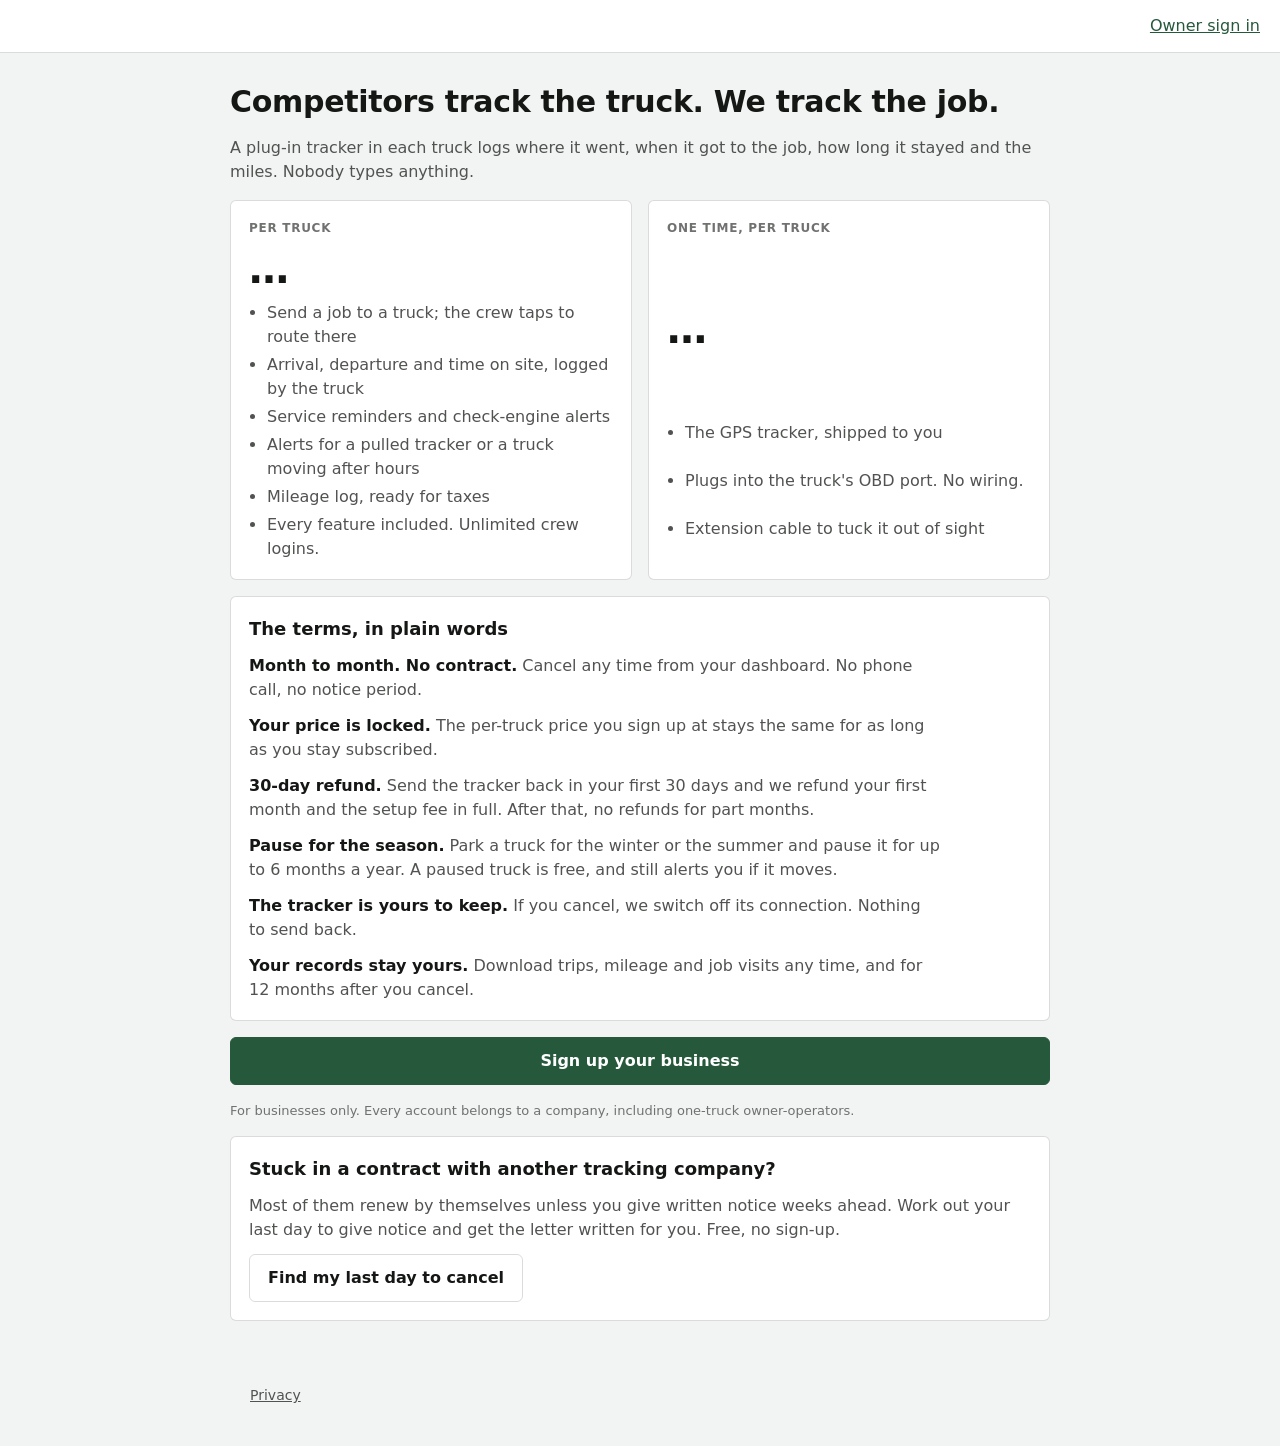
==== index.html @ 8dd0bdc7 "Add Fleet Marshal website Co-Authored-By: Claude Fable 5.2 <noreply@anthropic.com> Claude-Session: h" ====
<!doctype html>
<html lang="en">
<head>
  <meta charset="utf-8">
  <meta name="viewport" content="width=device-width, initial-scale=1">
  <title>{app}: fleet tracking built around the job</title>
  <meta name="description" content="GPS fleet tracking and crew dispatch for trades businesses with 2 to 10 trucks. One price per truck, month to month, no contract.">
  <link rel="stylesheet" href="style.css">
</head>
<body>
  <header class="top">
    <a class="brand" href="index.html" data-app-name></a>
    <nav><a href="dashboard.html">Owner sign in</a></nav>
  </header>

  <main>
    <h1>Competitors track the truck. We track the job.</h1>
    <p class="dim">A plug-in tracker in each truck logs where it went, when it got to the job, how long it stayed and the miles. Nobody types anything.</p>

    <div class="grid2">
      <section class="card" aria-labelledby="monthly">
        <span class="label" id="monthly">Per truck</span>
        <div class="price" id="price-sub">…</div>
        <ul class="plain">
          <li>Send a job to a truck; the crew taps to route there</li>
          <li>Arrival, departure and time on site, logged by the truck</li>
          <li>Service reminders and check-engine alerts</li>
          <li>Alerts for a pulled tracker or a truck moving after hours</li>
          <li>Mileage log, ready for taxes</li>
          <li>Every feature included. Unlimited crew logins.</li>
        </ul>
      </section>
      <section class="card" aria-labelledby="once">
        <span class="label" id="once">One time, per truck</span>
        <div class="price" id="price-fee">…</div>
        <ul class="plain">
          <li>The GPS tracker, shipped to you</li>
          <li>Plugs into the truck's OBD port. No wiring.</li>
          <li>Extension cable to tuck it out of sight</li>
        </ul>
      </section>
    </div>
    <p id="price-note" class="note hidden"></p>

    <section class="card" aria-labelledby="terms">
      <h2 id="terms">The terms, in plain words</h2>
      <ul class="terms">
        <li><strong>Month to month. No contract.</strong> Cancel any time from your dashboard. No phone call, no notice period.</li>
        <li><strong>Your price is locked.</strong> The per-truck price you sign up at stays the same for as long as you stay subscribed.</li>
        <li><strong>30-day refund.</strong> Send the tracker back in your first 30 days and we refund your first month and the setup fee in full. After that, no refunds for part months.</li>
        <li><strong>Pause for the season.</strong> Park a truck for the winter or the summer and pause it for up to 6 months a year. A paused truck is free, and still alerts you if it moves.</li>
        <li><strong>The tracker is yours to keep.</strong> If you cancel, we switch off its connection. Nothing to send back.</li>
        <li><strong>Your records stay yours.</strong> Download trips, mileage and job visits any time, and for 12 months after you cancel.</li>
      </ul>
    </section>

    <a class="button primary" href="signup.html">Sign up your business</a>
    <p class="small">For businesses only. Every account belongs to a company, including one-truck owner-operators.</p>

    <section class="card" aria-labelledby="stuck">
      <h2 id="stuck">Stuck in a contract with another tracking company?</h2>
      <p class="dim">Most of them renew by themselves unless you give written notice weeks ahead. Work out your last day to give notice and get the letter written for you. Free, no sign-up.</p>
      <div class="row"><a class="button" href="switch.html">Find my last day to cancel</a></div>
    </section>
  </main>

  <footer class="foot">
    <span id="support-line"></span>
    <a href="privacy.html">Privacy</a>
  </footer>

  <script src="config.js"></script>
  <script type="module">
    import { $, billing, money, setNote, supportLine } from './shared.js';
    try {
      const p = await billing('prices');
      $('price-sub').replaceChildren(money(p.subscription.amount, p.subscription.currency), Object.assign(document.createElement('small'), { textContent: ` / truck / ${p.subscription.interval}` }));
      $('price-fee').replaceChildren(money(p.initiation.amount, p.initiation.currency), Object.assign(document.createElement('small'), { textContent: ' / truck, once' }));
      const line = supportLine(p.support);
      if (line) $('support-line').replaceChildren(line);
    } catch {
      $('price-sub').textContent = '—';
      $('price-fee').textContent = '—';
      setNote($('price-note'), "Prices can't be shown right now. You'll see the exact total before you pay.", 'info');
    }
  </script>
</body>
</html>
---- style.css ----
/* Same look as the app (src/theme.ts): neutral surfaces, one forest green for the
   main button, status colors only where they mean something. */
:root {
  --bg: #f2f4f3; --surface: #fff; --surface2: #e6e8e7; --border: rgb(0 0 0 / 0.14);
  --text: #151715; --dim: #515351; --muted: #707270;
  --accent: #26593b; --on-accent: #fff; --accent-ink: #26593b;
  --good: #24ae56; --warn: #e6b704; --bad: #cc2827;
  --radius: 6px;
}
@media (prefers-color-scheme: dark) {
  :root {
    --bg: #0c0e0d; --surface: #161817; --surface2: #222322; --border: rgb(255 255 255 / 0.14);
    --text: #f1f2f1; --dim: #afb2b0; --muted: #818482;
    --accent: #2d6945; --on-accent: #fff; --accent-ink: #6ebf8c;
    --good: #37d16c; --warn: #f9cc21; --bad: #f05653;
  }
}
* { box-sizing: border-box; }
html { -webkit-text-size-adjust: 100%; }
body { margin: 0; background: var(--bg); color: var(--text); font: 16px/1.5 system-ui, -apple-system, "Segoe UI", Roboto, sans-serif; font-variant-numeric: tabular-nums; }
a { color: var(--accent-ink); }
.hidden { display: none !important; }

header.top { display: flex; align-items: center; justify-content: space-between; gap: 12px; padding: 14px 20px; background: var(--surface); border-bottom: 1px solid var(--border); }
header.top .brand { font-weight: 800; font-size: 18px; color: var(--text); text-decoration: none; }
header.top nav { display: flex; gap: 16px; align-items: center; }

main { max-width: 860px; margin: 0 auto; padding: 24px 20px 64px; display: grid; gap: 16px; }
main.narrow { max-width: 520px; }
h1 { font-size: 30px; line-height: 1.15; margin: 8px 0 0; letter-spacing: -0.01em; text-wrap: balance; }
h2 { font-size: 18px; margin: 0; }
p { margin: 0; text-wrap: pretty; }
.dim { color: var(--dim); }
.small { color: var(--muted); font-size: 13px; }
.label { color: var(--muted); font-size: 12px; font-weight: 700; letter-spacing: 0.06em; text-transform: uppercase; }

.card { background: var(--surface); border: 1px solid var(--border); border-radius: var(--radius); padding: 18px; display: grid; gap: 12px; }
.row { display: flex; flex-wrap: wrap; gap: 10px; align-items: center; }
.row.between { justify-content: space-between; }
.grow { flex: 1 1 180px; min-width: 0; }
.grid2 { display: grid; gap: 16px; grid-template-columns: repeat(auto-fit, minmax(240px, 1fr)); }

.price { font-size: 40px; font-weight: 800; letter-spacing: -0.02em; line-height: 1; }
.price small { font-size: 15px; font-weight: 600; color: var(--dim); letter-spacing: 0; }

label { display: grid; gap: 6px; font-size: 12px; font-weight: 700; letter-spacing: 0.06em; text-transform: uppercase; color: var(--muted); }
input, select { font: inherit; font-size: 17px; text-transform: none; letter-spacing: 0; font-weight: 400; color: var(--text); background: var(--surface); border: 1px solid var(--border); border-radius: var(--radius); padding: 0 12px; min-height: 48px; width: 100%; }
input:focus-visible, select:focus-visible, button:focus-visible, a:focus-visible { outline: 3px solid var(--accent-ink); outline-offset: 2px; }

button, a.button { font: inherit; font-weight: 700; min-height: 48px; padding: 0 18px; border-radius: var(--radius); border: 1px solid var(--border); background: transparent; color: var(--text); cursor: pointer; display: inline-flex; align-items: center; justify-content: center; text-decoration: none; }
button.primary, a.button.primary { background: var(--accent); color: var(--on-accent); border-color: var(--accent); }
button.danger { color: var(--bad); border-color: var(--bad); }
button:disabled { opacity: 0.5; cursor: default; }
button.block, a.button.block { width: 100%; }

.note { border: 1px solid var(--bad); border-radius: var(--radius); padding: 10px 12px; }
.note.info { border-color: var(--border); color: var(--dim); }
.note.good { border-color: var(--good); }

.tag { display: inline-flex; align-items: center; gap: 6px; font-weight: 600; font-size: 14px; color: var(--dim); }
.tag::before { content: ""; width: 8px; height: 8px; border-radius: 50%; background: var(--muted); }
.tag.good, .tag.warn, .tag.bad { color: var(--text); } /* the dot carries the color; the word stays readable */
.tag.good::before { background: var(--good); }
.tag.warn::before { background: var(--warn); }
.tag.bad::before { background: var(--bad); }

.list { display: grid; gap: 0; }
.list > .item { display: flex; flex-wrap: wrap; gap: 10px; align-items: center; justify-content: space-between; padding: 12px 0; border-top: 1px solid var(--border); }
.list > .item:first-child { border-top: 0; padding-top: 0; }
.item .who { min-width: 0; flex: 1 1 200px; }
.item .who strong { display: block; }
ul.plain { margin: 0; padding-left: 18px; color: var(--dim); display: grid; gap: 4px; }

/* Label-and-value pairs (the Subscription card). Two across on a phone, four on a desktop. */
.facts { display: grid; grid-template-columns: repeat(auto-fit, minmax(132px, 1fr)); gap: 14px 20px; margin: 0; }
.facts dt { color: var(--muted); font-size: 12px; font-weight: 700; letter-spacing: 0.06em; text-transform: uppercase; }
.facts dd { margin: 2px 0 0; font-size: 20px; font-weight: 700; letter-spacing: -0.01em; }
.facts dd small { display: block; font-size: 13px; font-weight: 400; color: var(--dim); letter-spacing: 0; }

/* The plan's terms: a bold lead, then one plain sentence. */
.terms { margin: 0; padding: 0; list-style: none; display: grid; gap: 12px; }
.terms li { color: var(--dim); max-width: 68ch; }
.terms strong { color: var(--text); }

/* Pick one from a short row. */
.chips { display: flex; flex-wrap: wrap; gap: 8px; }
.chips button { min-height: 44px; padding: 0 14px; font-weight: 500; }
.chips button[aria-pressed="true"] { border: 2px solid var(--accent-ink); background: var(--surface2); font-weight: 700; padding: 0 13px; }

.actions { display: flex; flex-wrap: wrap; gap: 8px; }
textarea { font: inherit; font-size: 15px; line-height: 1.5; color: var(--text); background: var(--surface); border: 1px solid var(--border); border-radius: var(--radius); padding: 14px; width: 100%; min-height: 420px; resize: vertical; }
.answer { font-size: 26px; font-weight: 800; letter-spacing: -0.01em; line-height: 1.15; }
.answer.late { color: var(--bad); }

footer.foot { max-width: 860px; margin: 0 auto; padding: 0 20px 40px; display: flex; flex-wrap: wrap; gap: 6px 20px; color: var(--muted); font-size: 14px; }
footer.foot a { color: var(--dim); }

@media (max-width: 520px) {
  h1 { font-size: 26px; }
  .item .actions { width: 100%; }
  .item .actions > button { flex: 1 1 0; }
  .card > .row > button, .card > .row > a.button, form.row > button { flex: 1 1 100%; }
}

/* Printing the letter on switch.html: the letter and nothing else. */
@media print {
  body { background: #fff; color: #000; }
  header.top, footer.foot, .no-print { display: none !important; }
  main { padding: 0; max-width: none; }
  .card { border: 0; padding: 0; }
  textarea { border: 0; padding: 0; min-height: 0; height: auto; overflow: visible; resize: none; font-size: 12pt; }
}

/* ── Pages a texted link opens (job.html, track.html): no header, phone first ── */
body.public main { padding-top: 32px; gap: 14px; }
body.public h1 { font-size: 28px; margin: 0; overflow-wrap: anywhere; }
body.public .where { font-size: 19px; line-height: 1.35; }
body.public main > section { display: grid; gap: 12px; }
body.public main > section.hidden { display: none; }
.stack { display: grid; gap: 10px; margin-top: 8px; }
a.button.big { min-height: 60px; font-size: 18px; }
footer.public-foot { justify-content: center; text-align: center; }
button.link { background: none; border: 0; min-height: 44px; padding: 0 12px; color: var(--dim); font-weight: 500; text-decoration: underline; }
.status { display: flex; align-items: flex-start; gap: 8px; font-size: 17px; font-weight: 600; font-variant-numeric: tabular-nums; }
.dot { width: 10px; height: 10px; border-radius: 50%; background: var(--muted); flex: none; margin-top: 8px; }
.dot.live { background: var(--good); }
.dot.recent { background: var(--warn); }
#map { height: 56vh; height: 56dvh; min-height: 260px; background: var(--surface2); }
body.track.has-map main.sheet { padding-top: 20px; }
.pin { width: 22px; height: 22px; border-radius: 50%; border: 3px solid #fff; box-shadow: 0 1px 4px rgb(0 0 0 / 0.4); }
.pin.truck { background: var(--accent); }
.pin.home { background: #151715; border-radius: 4px; }
a.button.block { display: flex; }

/* ── Proof of service (proof.html): reads like one printed page ── */
.proof-facts { display: grid; gap: 10px; margin: 0; }
.proof-facts dt { color: var(--muted); font-size: 12px; font-weight: 700; letter-spacing: 0.06em; text-transform: uppercase; }
.proof-facts dd { margin: 0; font-size: 17px; overflow-wrap: anywhere; }
table.visits { width: 100%; border-collapse: collapse; font-variant-numeric: tabular-nums; }
table.visits th { text-align: left; color: var(--muted); font-size: 12px; font-weight: 700; padding: 0 8px 6px 0; }
table.visits td { padding: 8px 8px 8px 0; border-top: 1px solid var(--border); vertical-align: top; }
table.visits td:not(:first-child) { white-space: nowrap; }
table.visits .num { text-align: right; padding-right: 0; white-space: nowrap; }
.total { font-weight: 700; margin: 0; }
ul.done { margin: 0; padding-left: 18px; display: grid; gap: 4px; }
.photos { display: grid; grid-template-columns: repeat(2, minmax(0, 1fr)); gap: 10px; }
.photos figure { margin: 0; display: grid; gap: 4px; }
.photos img { width: 100%; aspect-ratio: 4 / 3; object-fit: cover; border-radius: var(--radius); border: 1px solid var(--border); background: var(--surface2); }
.photos figcaption { color: var(--dim); font-size: 13px; }
@media print {
  body.proof main { max-width: none; }
  body.proof .card { border-top: 1px solid #000; padding: 10pt 0 0; border-radius: 0; }
  .photos { grid-template-columns: repeat(3, minmax(0, 1fr)); }
  .photos figure { break-inside: avoid; }
}

/* ── Plain reading pages (privacy.html) ── */
.prose { max-width: 68ch; display: grid; gap: 10px; }
.prose h2 { font-size: 18px; margin: 14px 0 0; }
.prose p, .prose ul { margin: 0; color: var(--dim); }
.prose ul { padding-left: 20px; display: grid; gap: 4px; }
.prose strong { color: var(--text); }
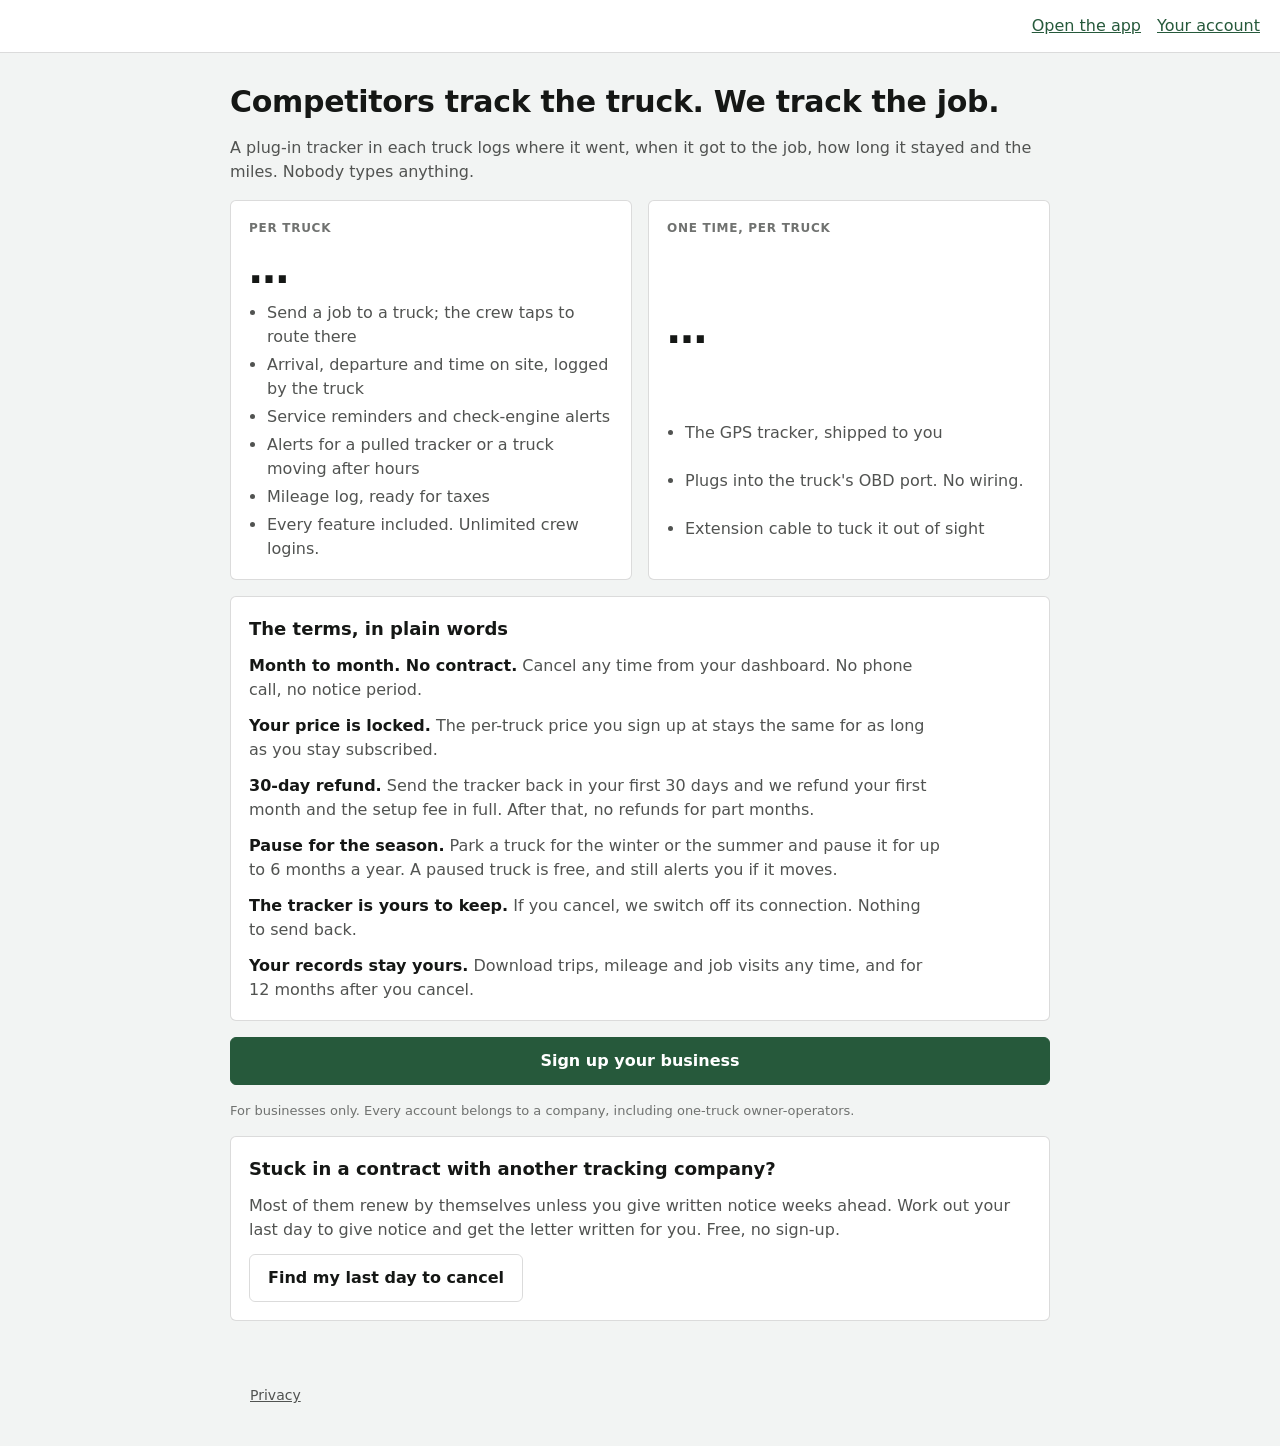
==== commit f2c8b648: "Add the browser version of the app at /app Co-Authored-By: Claude Fable 5.2 <noreply@anthropic.com> " ====
--- a/index.html
+++ b/index.html
@@ -10,7 +10,7 @@
 <body>
   <header class="top">
     <a class="brand" href="index.html" data-app-name></a>
-    <nav><a href="dashboard.html">Owner sign in</a></nav>
+    <nav><a href="app/">Open the app</a> <a href="dashboard.html">Your account</a></nav>
   </header>
 
   <main>
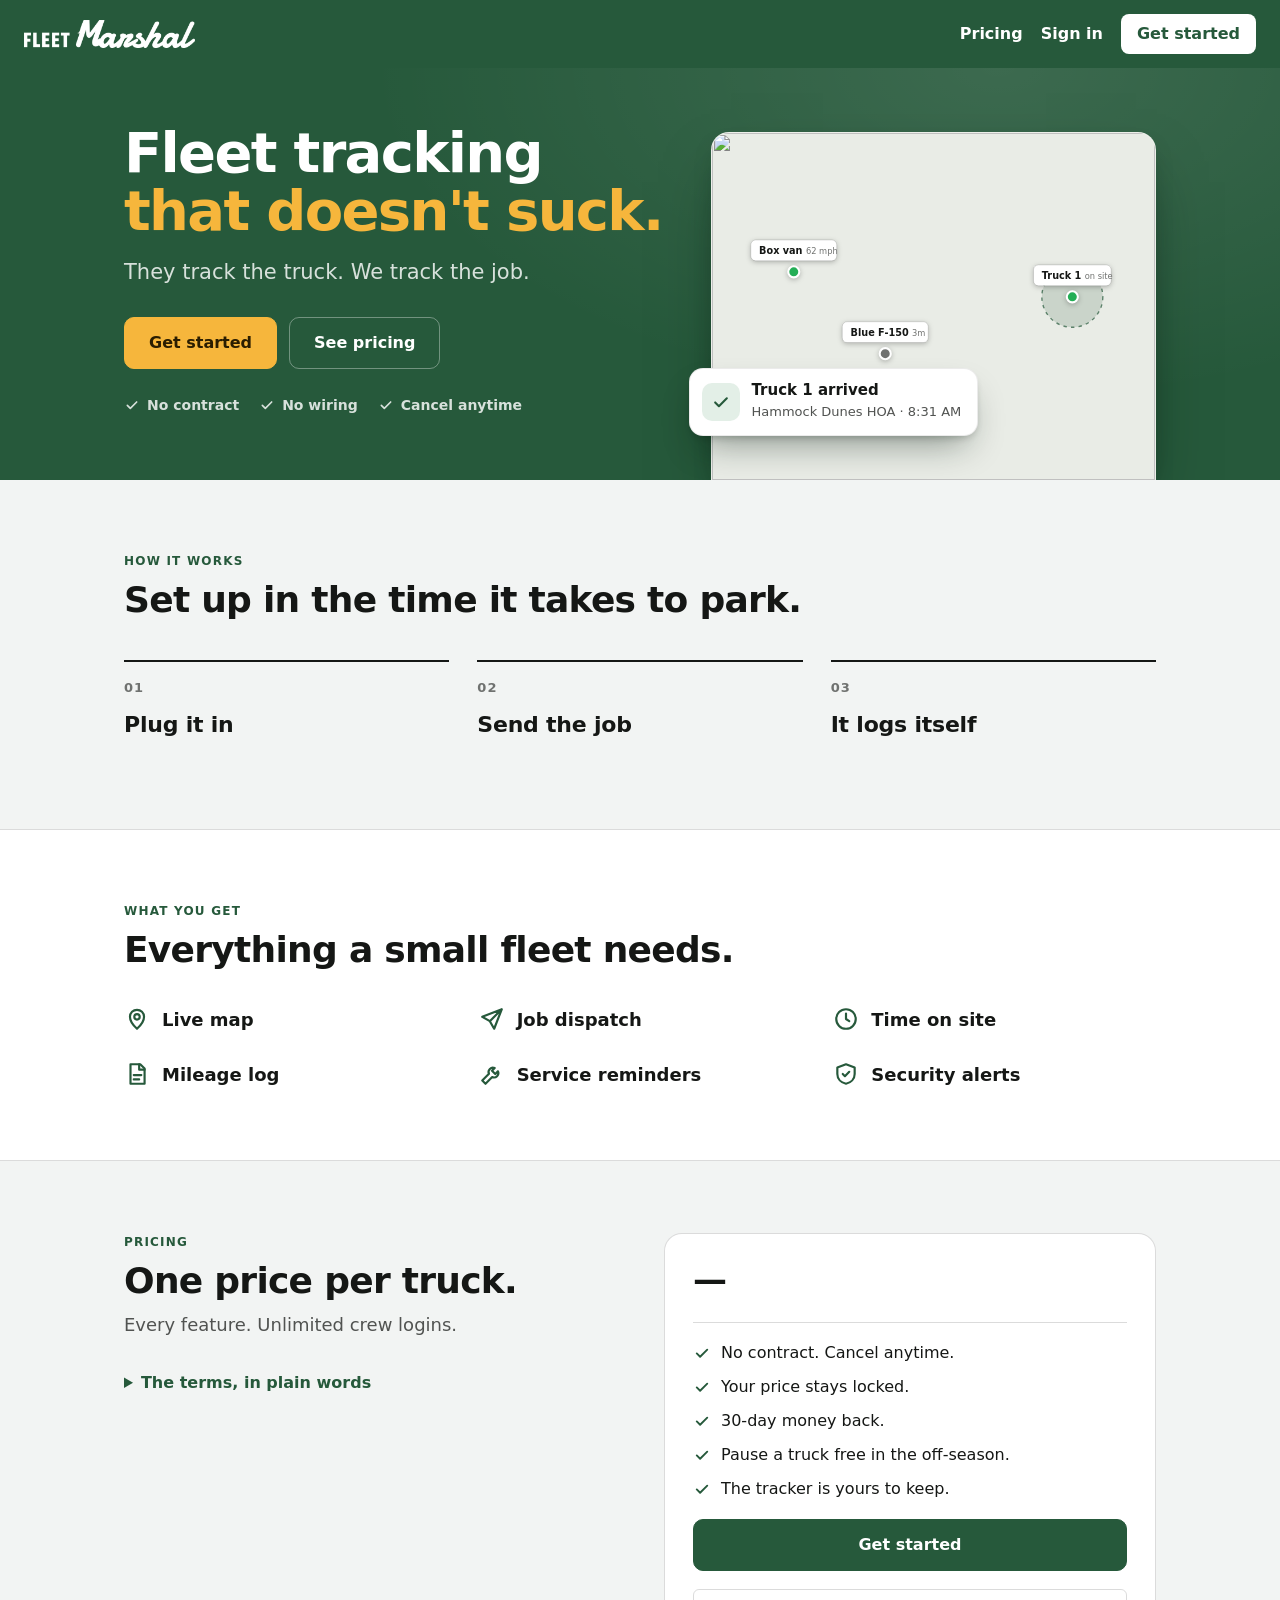
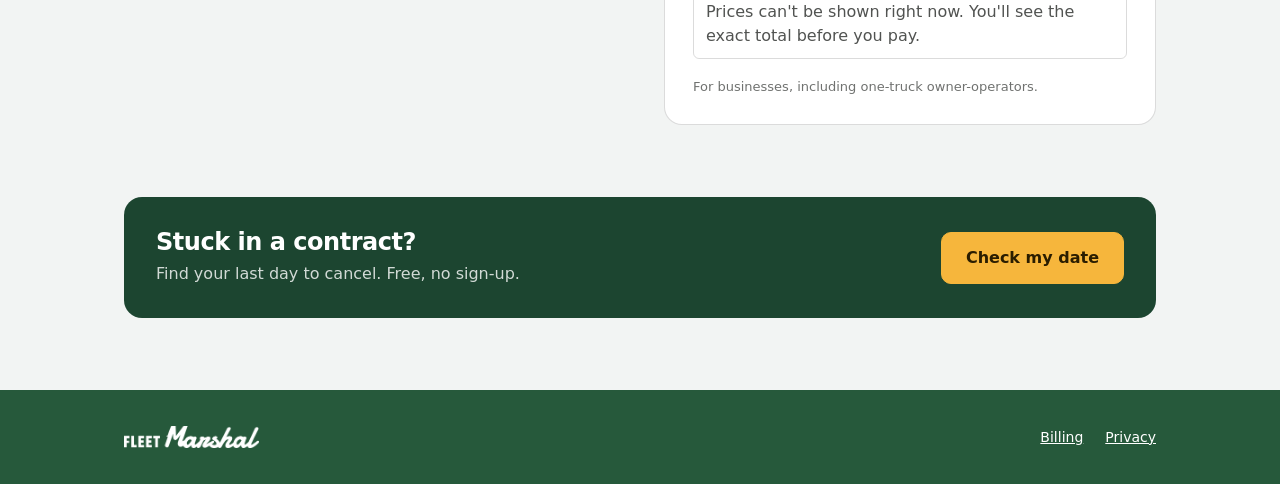
==== commit c1d0ad8f: "New home page: logo header, real map, far fewer words, calmer pricing Co-Authored-By: Claude Fable 5" ====
--- a/index.html
+++ b/index.html
@@ -5,82 +5,201 @@
   <meta name="viewport" content="width=device-width, initial-scale=1">
   <title>{app}: fleet tracking built around the job</title>
   <meta name="description" content="GPS fleet tracking and crew dispatch for trades businesses with 2 to 10 trucks. One price per truck, month to month, no contract.">
+  <meta name="theme-color" content="#26593b">
+  <meta property="og:title" content="Fleet Marshal: fleet tracking built around the job">
+  <meta property="og:description" content="GPS tracking and dispatch for crews running 2 to 10 trucks. No contract.">
+  <meta property="og:image" content="https://fleetmarshalapp.com/og.png">
+  <meta property="og:url" content="https://fleetmarshalapp.com/">
+  <meta property="og:type" content="website">
+  <meta name="twitter:card" content="summary_large_image">
+  <link rel="icon" href="icon.png">
+  <link rel="apple-touch-icon" href="icon.png">
   <link rel="stylesheet" href="style.css">
+  <link rel="stylesheet" href="home.css">
 </head>
 <body>
   <header class="top">
     <a class="brand" href="index.html" data-app-name></a>
-    <nav><a href="app/">Open the app</a> <a href="dashboard.html">Your account</a></nav>
+    <nav>
+      <a class="wide-only" href="#pricing">Pricing</a>
+      <a href="app/">Sign in</a>
+      <a class="pill" href="signup.html">Get started</a>
+    </nav>
   </header>
 
-  <main>
-    <h1>Competitors track the truck. We track the job.</h1>
-    <p class="dim">A plug-in tracker in each truck logs where it went, when it got to the job, how long it stayed and the miles. Nobody types anything.</p>
-
-    <div class="grid2">
-      <section class="card" aria-labelledby="monthly">
-        <span class="label" id="monthly">Per truck</span>
-        <div class="price" id="price-sub">…</div>
-        <ul class="plain">
-          <li>Send a job to a truck; the crew taps to route there</li>
-          <li>Arrival, departure and time on site, logged by the truck</li>
-          <li>Service reminders and check-engine alerts</li>
-          <li>Alerts for a pulled tracker or a truck moving after hours</li>
-          <li>Mileage log, ready for taxes</li>
-          <li>Every feature included. Unlimited crew logins.</li>
-        </ul>
-      </section>
-      <section class="card" aria-labelledby="once">
-        <span class="label" id="once">One time, per truck</span>
-        <div class="price" id="price-fee">…</div>
-        <ul class="plain">
-          <li>The GPS tracker, shipped to you</li>
-          <li>Plugs into the truck's OBD port. No wiring.</li>
-          <li>Extension cable to tuck it out of sight</li>
-        </ul>
-      </section>
+  <main class="home">
+    <section class="hero">
+      <div class="wrap">
+        <div class="hero-copy">
+          <h1><span>Fleet tracking</span> <em>that doesn't suck.</em></h1>
+          <p class="sub">They track the truck. We track the job.</p>
+          <div class="cta">
+            <a class="button amber" href="signup.html">Get started</a>
+            <a class="button ghost" href="#pricing">See pricing</a>
+          </div>
+          <ul class="ticks">
+            <li><svg viewBox="0 0 24 24" fill="none" stroke="currentColor" stroke-width="2.5" stroke-linecap="round" stroke-linejoin="round" aria-hidden="true"><path d="M5 12.5l4.5 4.5L19 7.5"/></svg>No contract</li>
+            <li><svg viewBox="0 0 24 24" fill="none" stroke="currentColor" stroke-width="2.5" stroke-linecap="round" stroke-linejoin="round" aria-hidden="true"><path d="M5 12.5l4.5 4.5L19 7.5"/></svg>No wiring</li>
+            <li><svg viewBox="0 0 24 24" fill="none" stroke="currentColor" stroke-width="2.5" stroke-linecap="round" stroke-linejoin="round" aria-hidden="true"><path d="M5 12.5l4.5 4.5L19 7.5"/></svg>Cancel anytime</li>
+          </ul>
+        </div>
+
+        <div class="scene">
+          <div class="map">
+            <!-- A real street map of Palm Coast, drawn by Mapbox. The pins sit on top. -->
+            <img src="https://api.mapbox.com/styles/v1/mapbox/streets-v12/static/-81.2105,29.5745,12.6,0/640x500@2x?access_token=pk.eyJ1IjoiZGF2aWRrdWxhZ2luMzE4IiwiYSI6ImNtd2pzZ3EwOTAwcXYyeW9pamxhNGh2d2wifQ.HeBtrG2kFnGIIGTGPBoNZw" width="640" height="500" alt="">
+            <svg viewBox="0 0 640 500" role="img" aria-label="A map with three trucks. Truck 1 has just arrived at a job.">
+              <circle cx="520" cy="236" r="44" fill="#26593b" fill-opacity="0.16" stroke="#26593b" stroke-opacity="0.7" stroke-width="2" stroke-dasharray="5 6"/>
+              <g font-family="system-ui, -apple-system, 'Segoe UI', Roboto, sans-serif" font-weight="700" font-size="14" style="filter: drop-shadow(0 2px 4px rgb(0 0 0 / 0.25))">
+              <g>
+                <circle class="pulse" cx="520" cy="236" r="8" fill="#24ae56"/>
+                <circle cx="520" cy="236" r="8" fill="#24ae56" stroke="#fff" stroke-width="3"/>
+                <rect x="464" y="190" width="112" height="30" rx="7" fill="#fff" stroke="#000" stroke-opacity="0.18"/>
+                <text x="476" y="210" fill="#151715">Truck 1 <tspan fill="#707270" font-weight="500" font-size="12">on site</tspan></text>
+              </g>
+              <g>
+                
+                <circle cx="250" cy="318" r="8" fill="#707270" stroke="#fff" stroke-width="3"/>
+                <rect x="188" y="272" width="124" height="30" rx="7" fill="#fff" stroke="#000" stroke-opacity="0.18"/>
+                <text x="200" y="292" fill="#151715">Blue F-150 <tspan fill="#707270" font-weight="500" font-size="12">3m</tspan></text>
+              </g>
+              <g>
+                
+                <circle cx="118" cy="200" r="8" fill="#24ae56" stroke="#fff" stroke-width="3"/>
+                <rect x="56" y="154" width="124" height="30" rx="7" fill="#fff" stroke="#000" stroke-opacity="0.18"/>
+                <text x="68" y="174" fill="#151715">Box van <tspan fill="#707270" font-weight="500" font-size="12">62 mph</tspan></text>
+              </g>
+              </g>
+            </svg>
+          </div>
+          <div class="toast" aria-hidden="true">
+            <div class="badge"><svg viewBox="0 0 24 24" fill="none" stroke="currentColor" stroke-width="2.5" stroke-linecap="round" stroke-linejoin="round"><path d="M5 12.5l4.5 4.5L19 7.5"/></svg></div>
+            <div><strong>Truck 1 arrived</strong><span>Hammock Dunes HOA · 8:31 AM</span></div>
+          </div>
+        </div>
+      </div>
+    </section>
+
+    <section>
+      <div class="wrap">
+        <p class="eyebrow">How it works</p>
+        <h2>Set up in the time it takes to park.</h2>
+        <ol class="steps">
+          <li><h3>Plug it in</h3></li>
+          <li><h3>Send the job</h3></li>
+          <li><h3>It logs itself</h3></li>
+        </ol>
+      </div>
+    </section>
+
+    <section class="band">
+      <div class="wrap">
+        <p class="eyebrow">What you get</p>
+        <h2>Everything a small fleet needs.</h2>
+        <div class="feats">
+          <div class="feat">
+            <svg viewBox="0 0 24 24" fill="none" stroke="currentColor" stroke-width="2" stroke-linecap="round" stroke-linejoin="round" aria-hidden="true"><path d="M12 21s-6.5-5.6-6.5-11a6.5 6.5 0 0113 0c0 5.400-6.5 11-6.500 11z"/><circle cx="12" cy="10" r="2.500"/></svg>
+            <h3>Live map</h3>
+          </div>
+          <div class="feat">
+            <svg viewBox="0 0 24 24" fill="none" stroke="currentColor" stroke-width="2" stroke-linecap="round" stroke-linejoin="round" aria-hidden="true"><path d="M21 3L10 14M21 3l-7 18-4-7-7-4 18-7z"/></svg>
+            <h3>Job dispatch</h3>
+          </div>
+          <div class="feat">
+            <svg viewBox="0 0 24 24" fill="none" stroke="currentColor" stroke-width="2" stroke-linecap="round" stroke-linejoin="round" aria-hidden="true"><circle cx="12" cy="12" r="9"/><path d="M12 7v5l3 2"/></svg>
+            <h3>Time on site</h3>
+          </div>
+          <div class="feat">
+            <svg viewBox="0 0 24 24" fill="none" stroke="currentColor" stroke-width="2" stroke-linecap="round" stroke-linejoin="round" aria-hidden="true"><path d="M6 3h9l4 4v14H6z"/><path d="M14 3v5h5M9 13h7M9 17h5"/></svg>
+            <h3>Mileage log</h3>
+          </div>
+          <div class="feat">
+            <svg viewBox="0 0 24 24" fill="none" stroke="currentColor" stroke-width="2" stroke-linecap="round" stroke-linejoin="round" aria-hidden="true"><path d="M14.500 6.500a4 4 0 00-5.300 5.300L3 18l3 3 6.200-6.200a4 4 0 005.300-5.300L15 12l-3-3 2.500-2.500z"/></svg>
+            <h3>Service reminders</h3>
+          </div>
+          <div class="feat">
+            <svg viewBox="0 0 24 24" fill="none" stroke="currentColor" stroke-width="2" stroke-linecap="round" stroke-linejoin="round" aria-hidden="true"><path d="M12 3l8 3v6c0 4.500-3.400 8-8 9-4.600-1-8-4.500-8-9V6l8-3z"/><path d="M9 12l2 2 4-4"/></svg>
+            <h3>Security alerts</h3>
+          </div>
+        </div>
+      </div>
+    </section>
+
+    <section class="pricing" id="pricing">
+      <div class="wrap">
+        <div>
+          <p class="eyebrow">Pricing</p>
+          <h2>One price per truck.</h2>
+          <p class="lead">Every feature. Unlimited crew logins.</p>
+          <details class="fine">
+            <summary>The terms, in plain words</summary>
+            <ul class="terms">
+              <li><strong>Month to month. No contract.</strong> Cancel any time from your dashboard. No phone call, no notice period.</li>
+              <li><strong>Your price is locked.</strong> The per-truck price you sign up at stays the same for as long as you stay subscribed.</li>
+              <li><strong>30-day refund.</strong> Send the tracker back in your first 30 days and we refund your first month and the setup fee in full. After that, no refunds for part months.</li>
+              <li><strong>Pause for the season.</strong> Park a truck for the winter or the summer and pause it for up to 6 months a year. A paused truck is free, and still alerts you if it moves.</li>
+              <li><strong>The tracker is yours to keep.</strong> If you cancel, we switch off its connection. Nothing to send back.</li>
+              <li><strong>Your records stay yours.</strong> Download trips, mileage and job visits any time, and for 12 months after you cancel.</li>
+            </ul>
+          </details>
+        </div>
+        <div class="plan">
+          <div>
+            <div class="amount" id="price-sub">…</div>
+            <p class="once" id="price-fee"></p>
+          </div>
+          <hr>
+          <ul class="checks">
+            <li><svg viewBox="0 0 24 24" fill="none" stroke="currentColor" stroke-width="2.500" stroke-linecap="round" stroke-linejoin="round" aria-hidden="true"><path d="M5 12.500l4.500 4.500L19 7.500"/></svg>No contract. Cancel anytime.</li>
+            <li><svg viewBox="0 0 24 24" fill="none" stroke="currentColor" stroke-width="2.500" stroke-linecap="round" stroke-linejoin="round" aria-hidden="true"><path d="M5 12.500l4.500 4.500L19 7.500"/></svg>Your price stays locked.</li>
+            <li><svg viewBox="0 0 24 24" fill="none" stroke="currentColor" stroke-width="2.500" stroke-linecap="round" stroke-linejoin="round" aria-hidden="true"><path d="M5 12.500l4.500 4.500L19 7.500"/></svg>30-day money back.</li>
+            <li><svg viewBox="0 0 24 24" fill="none" stroke="currentColor" stroke-width="2.500" stroke-linecap="round" stroke-linejoin="round" aria-hidden="true"><path d="M5 12.500l4.500 4.500L19 7.500"/></svg>Pause a truck free in the off-season.</li>
+            <li><svg viewBox="0 0 24 24" fill="none" stroke="currentColor" stroke-width="2.500" stroke-linecap="round" stroke-linejoin="round" aria-hidden="true"><path d="M5 12.500l4.500 4.500L19 7.500"/></svg>The tracker is yours to keep.</li>
+          </ul>
+          <a class="button primary" href="signup.html">Get started</a>
+          <p id="price-note" class="note hidden"></p>
+          <p class="small">For businesses, including one-truck owner-operators.</p>
+        </div>
+      </div>
+    </section>
+
+    <section class="switch">
+      <div class="wrap">
+        <div>
+          <div>
+            <h2>Stuck in a contract?</h2>
+            <p>Find your last day to cancel. Free, no sign-up.</p>
+          </div>
+          <a class="button amber" href="switch.html">Check my date</a>
+        </div>
+      </div>
+    </section>
+  </main>
+
+  <footer class="site">
+    <div class="wrap">
+      <img src="logo.png" alt="Fleet Marshal" width="600" height="98">
+      <div class="links">
+        <span id="support-line"></span>
+        <a href="dashboard.html">Billing</a>
+        <a href="privacy.html">Privacy</a>
+      </div>
     </div>
-    <p id="price-note" class="note hidden"></p>
-
-    <section class="card" aria-labelledby="terms">
-      <h2 id="terms">The terms, in plain words</h2>
-      <ul class="terms">
-        <li><strong>Month to month. No contract.</strong> Cancel any time from your dashboard. No phone call, no notice period.</li>
-        <li><strong>Your price is locked.</strong> The per-truck price you sign up at stays the same for as long as you stay subscribed.</li>
-        <li><strong>30-day refund.</strong> Send the tracker back in your first 30 days and we refund your first month and the setup fee in full. After that, no refunds for part months.</li>
-        <li><strong>Pause for the season.</strong> Park a truck for the winter or the summer and pause it for up to 6 months a year. A paused truck is free, and still alerts you if it moves.</li>
-        <li><strong>The tracker is yours to keep.</strong> If you cancel, we switch off its connection. Nothing to send back.</li>
-        <li><strong>Your records stay yours.</strong> Download trips, mileage and job visits any time, and for 12 months after you cancel.</li>
-      </ul>
-    </section>
-
-    <a class="button primary" href="signup.html">Sign up your business</a>
-    <p class="small">For businesses only. Every account belongs to a company, including one-truck owner-operators.</p>
-
-    <section class="card" aria-labelledby="stuck">
-      <h2 id="stuck">Stuck in a contract with another tracking company?</h2>
-      <p class="dim">Most of them renew by themselves unless you give written notice weeks ahead. Work out your last day to give notice and get the letter written for you. Free, no sign-up.</p>
-      <div class="row"><a class="button" href="switch.html">Find my last day to cancel</a></div>
-    </section>
-  </main>
-
-  <footer class="foot">
-    <span id="support-line"></span>
-    <a href="privacy.html">Privacy</a>
   </footer>
 
   <script src="config.js"></script>
   <script type="module">
     import { $, billing, money, setNote, supportLine } from './shared.js';
+    const small = (text) => Object.assign(document.createElement('small'), { textContent: text });
+    const bold = (text) => Object.assign(document.createElement('b'), { textContent: text });
     try {
       const p = await billing('prices');
-      $('price-sub').replaceChildren(money(p.subscription.amount, p.subscription.currency), Object.assign(document.createElement('small'), { textContent: ` / truck / ${p.subscription.interval}` }));
-      $('price-fee').replaceChildren(money(p.initiation.amount, p.initiation.currency), Object.assign(document.createElement('small'), { textContent: ' / truck, once' }));
+      $('price-sub').replaceChildren(money(p.subscription.amount, p.subscription.currency), small(` / truck / ${p.subscription.interval}`));
+      $('price-fee').replaceChildren('Plus ', bold(money(p.initiation.amount, p.initiation.currency)), ' once per truck for the tracker.');
       const line = supportLine(p.support);
       if (line) $('support-line').replaceChildren(line);
     } catch {
       $('price-sub').textContent = '—';
-      $('price-fee').textContent = '—';
       setNote($('price-note'), "Prices can't be shown right now. You'll see the exact total before you pay.", 'info');
     }
   </script>
--- a/style.css
+++ b/style.css
@@ -21,9 +21,18 @@
 a { color: var(--accent-ink); }
 .hidden { display: none !important; }
 
-header.top { display: flex; align-items: center; justify-content: space-between; gap: 12px; padding: 14px 20px; background: var(--surface); border-bottom: 1px solid var(--border); }
-header.top .brand { font-weight: 800; font-size: 18px; color: var(--text); text-decoration: none; }
-header.top nav { display: flex; gap: 16px; align-items: center; }
+/* The green bar with the logo, the same on every page. The brand link's text is
+   the company name (for screen readers); the logo picture is what people see. */
+header.top { display: flex; align-items: center; justify-content: space-between; gap: 12px; padding: 12px 24px; min-height: 64px; background: #26593b; color: #fff; }
+header.top .brand { display: block; width: 172px; height: 28px; flex: none; background: url(logo.png) left center / contain no-repeat; font-size: 0; color: transparent; text-decoration: none; }
+header.top nav { display: flex; gap: 6px 18px; align-items: center; flex-wrap: wrap; justify-content: flex-end; }
+header.top nav a { color: #fff; font-weight: 600; text-decoration: none; min-height: 44px; display: inline-flex; align-items: center; }
+header.top nav a:hover { text-decoration: underline; }
+header.top nav a.pill { background: #fff; color: #26593b; padding: 0 16px; border-radius: 8px; min-height: 40px; }
+header.top nav a.pill:hover { text-decoration: none; background: #eef3ef; }
+header.top nav button { color: #fff; border-color: rgb(255 255 255 / 0.4); min-height: 40px; }
+header.top a:focus-visible, header.top button:focus-visible { outline-color: #fff; }
+@media (max-width: 520px) { header.top { padding: 10px 16px; } header.top .brand { width: 140px; } header.top nav .wide-only { display: none; } }
 
 main { max-width: 860px; margin: 0 auto; padding: 24px 20px 64px; display: grid; gap: 16px; }
 main.narrow { max-width: 520px; }
--- a/home.css
+++ b/home.css
@@ -0,0 +1,104 @@
+/* The home page only. Forest green and off-white from the app, with one amber
+   accent kept for the button that starts a sign-up. */
+:root { --brand: #26593b; --brand-deep: #1c4530; --amber: #f6b63c; --amber-ink: #2a1d00; }
+
+main.home { max-width: none; padding: 0; display: block; }
+.wrap { max-width: 1080px; margin: 0 auto; padding: 0 24px; }
+.home h1, .home h2, .home h3, .home p { margin: 0; }
+.home section { padding: 72px 0; }
+.home h2 { font-size: clamp(26px, 3.4vw, 36px); line-height: 1.12; letter-spacing: -0.02em; text-wrap: balance; }
+.home .eyebrow { color: var(--accent-ink); font-size: 12px; font-weight: 700; letter-spacing: 0.1em; text-transform: uppercase; margin-bottom: 10px; }
+.home .lead { color: var(--dim); font-size: 18px; margin-top: 10px; max-width: 46ch; }
+
+/* Buttons on this page are a little rounder and taller than the form pages. */
+.home a.button { min-height: 52px; padding: 0 24px; border-radius: 10px; font-size: 16px; transition: transform 160ms ease-out, background-color 160ms ease-out; }
+.home a.button:active { transform: scale(0.98); }
+a.button.amber { background: var(--amber); border-color: var(--amber); color: var(--amber-ink); }
+a.button.amber:hover { background: #ffc552; }
+a.button.ghost { border-color: rgb(255 255 255 / 0.35); color: #fff; }
+a.button.ghost:hover { background: rgb(255 255 255 / 0.08); }
+
+/* ── Hero ── */
+.hero { background: var(--brand); color: #fff; padding: 56px 0 0 !important; overflow: hidden; position: relative; }
+.hero::before { content: ""; position: absolute; inset: 0; background: radial-gradient(900px 480px at 78% 0%, rgb(255 255 255 / 0.10), transparent 70%); pointer-events: none; }
+.hero .wrap { display: grid; grid-template-columns: 1.08fr 1fr; gap: 48px; align-items: center; position: relative; }
+.hero h1 { font-size: clamp(34px, 4.6vw, 56px); line-height: 1.03; letter-spacing: -0.03em; font-weight: 800; text-wrap: balance; }
+.hero h1 em { font-style: normal; color: var(--amber); }
+.hero h1 span, .hero h1 em { display: block; white-space: nowrap; }
+.hero .sub { font-size: 21px; color: rgb(255 255 255 / 0.82); margin-top: 18px; }
+.hero .cta { display: flex; flex-wrap: wrap; gap: 12px; margin-top: 28px; }
+.ticks { display: flex; flex-wrap: wrap; gap: 8px 20px; margin: 26px 0 0; padding: 0; list-style: none; color: rgb(255 255 255 / 0.82); font-size: 14px; font-weight: 600; }
+.ticks li { display: inline-flex; align-items: center; gap: 7px; }
+.ticks svg { width: 16px; height: 16px; flex: none; }
+.hero-copy { padding-bottom: 64px; }
+
+/* The picture: a map with the app's own pins, and one alert floating over it. */
+.scene { position: relative; align-self: end; }
+.scene .map { position: relative; aspect-ratio: 640 / 500; overflow: hidden; border-radius: 18px 18px 0 0; border: 1px solid rgb(255 255 255 / 0.18); border-bottom: 0; box-shadow: 0 30px 60px -20px rgb(8 28 18 / 0.6), 0 12px 24px -12px rgb(8 28 18 / 0.5); background: #e9ece6; }
+.scene .map img, .scene .map svg { position: absolute; inset: 0; width: 100%; height: 100%; display: block; }
+.toast { position: absolute; left: -22px; bottom: 44px; background: #fff; color: #151715; border-radius: 14px; padding: 12px 16px 12px 12px; display: flex; gap: 12px; align-items: center; border: 1px solid rgb(0 0 0 / 0.08); box-shadow: 0 18px 36px -12px rgb(8 28 18 / 0.45), 0 4px 10px -4px rgb(8 28 18 / 0.3); animation: rise 280ms 500ms ease-out both; }
+.toast .badge { width: 38px; height: 38px; border-radius: 10px; background: #e3efe7; color: var(--brand); display: grid; place-items: center; flex: none; }
+.toast .badge svg { width: 20px; height: 20px; }
+.toast strong { display: block; font-size: 15px; line-height: 1.2; }
+.toast span { font-size: 13px; color: #515351; font-variant-numeric: tabular-nums; }
+@keyframes rise { from { opacity: 0; transform: translateY(10px); } }
+.pulse { transform-origin: center; transform-box: fill-box; animation: pulse 2.2s ease-out infinite; }
+@keyframes pulse { from { opacity: 0.55; transform: scale(1); } to { opacity: 0; transform: scale(3.4); } }
+@media (prefers-reduced-motion: reduce) { .toast, .pulse { animation: none; } .pulse { opacity: 0; } }
+
+/* ── Three steps ── */
+.steps { display: grid; grid-template-columns: repeat(3, 1fr); gap: 28px; margin-top: 40px; padding: 0; list-style: none; counter-reset: step; }
+.steps li { counter-increment: step; border-top: 2px solid var(--text); padding-top: 16px; }
+.steps li::before { content: "0" counter(step); display: block; color: var(--muted); font-size: 13px; font-weight: 700; letter-spacing: 0.08em; font-variant-numeric: tabular-nums; margin-bottom: 10px; }
+.steps h3 { font-size: 22px; letter-spacing: -0.01em; }
+.steps p { color: var(--dim); margin-top: 6px; }
+
+/* ── What you get ── */
+.band { background: var(--surface); border-block: 1px solid var(--border); }
+.feats { display: grid; grid-template-columns: repeat(3, 1fr); gap: 28px 32px; margin-top: 36px; }
+.feat svg { width: 26px; height: 26px; color: var(--accent-ink); }
+.feat { display: flex; align-items: center; gap: 12px; }
+.feat h3 { font-size: 18px; }
+.feat p { color: var(--dim); font-size: 15px; margin-top: 4px; }
+
+/* ── Price ── */
+.pricing .wrap { display: grid; grid-template-columns: 1fr 1fr; gap: 48px; align-items: start; }
+.plan { background: var(--surface); border: 1px solid var(--border); border-radius: 18px; padding: 28px; display: grid; gap: 18px; }
+.plan .amount { font-size: 34px; font-weight: 800; letter-spacing: -0.02em; line-height: 1; font-variant-numeric: tabular-nums; }
+.plan .amount small { font-size: 15px; font-weight: 600; color: var(--dim); letter-spacing: 0; }
+.plan .once { color: var(--dim); font-size: 15px; margin-top: 8px; font-variant-numeric: tabular-nums; }
+.plan .once b { color: var(--text); }
+.plan hr { border: 0; border-top: 1px solid var(--border); margin: 0; }
+.checks { margin: 0; padding: 0; list-style: none; display: grid; gap: 10px; }
+.checks li { display: flex; gap: 10px; align-items: flex-start; }
+.checks svg { width: 18px; height: 18px; color: var(--accent-ink); flex: none; margin-top: 3px; }
+.plan a.button { width: 100%; }
+.fine { margin-top: 22px; }
+.fine summary { cursor: pointer; font-weight: 600; color: var(--accent-ink); padding: 11px 0; width: fit-content; }
+.fine .terms { margin-top: 8px; font-size: 15px; }
+
+/* ── Leaving another company ── */
+.switch .wrap > div { background: var(--brand-deep); color: #fff; border-radius: 18px; padding: 32px; display: flex; flex-wrap: wrap; gap: 20px; align-items: center; justify-content: space-between; }
+.switch { padding-top: 0 !important; }
+.switch h2 { font-size: 24px; }
+.switch p { color: rgb(255 255 255 / 0.8); margin-top: 6px; }
+
+/* ── Footer ── */
+footer.site { background: var(--brand); color: rgb(255 255 255 / 0.8); padding: 36px 0; font-size: 14px; }
+footer.site .wrap { display: flex; flex-wrap: wrap; gap: 16px 28px; align-items: center; justify-content: space-between; }
+footer.site img { height: 22px; width: auto; display: block; }
+footer.site a { color: #fff; }
+footer.site .links { display: flex; flex-wrap: wrap; gap: 8px 22px; align-items: center; }
+
+@media (max-width: 860px) {
+  .home section { padding: 52px 0; }
+  .hero { padding-top: 36px !important; }
+  .hero .wrap, .pricing .wrap { grid-template-columns: 1fr; gap: 32px; }
+  .hero-copy { padding-bottom: 0; }
+  .hero .sub { font-size: 18px; }
+  .toast { left: 12px; bottom: 20px; }
+  .steps, .feats { grid-template-columns: 1fr; gap: 24px; }
+  .feats { grid-template-columns: 1fr 1fr; gap: 28px 20px; }
+  .home .cta a.button { flex: 1 1 150px; }
+}
+@media (max-width: 340px) { .feats { grid-template-columns: 1fr; } }
